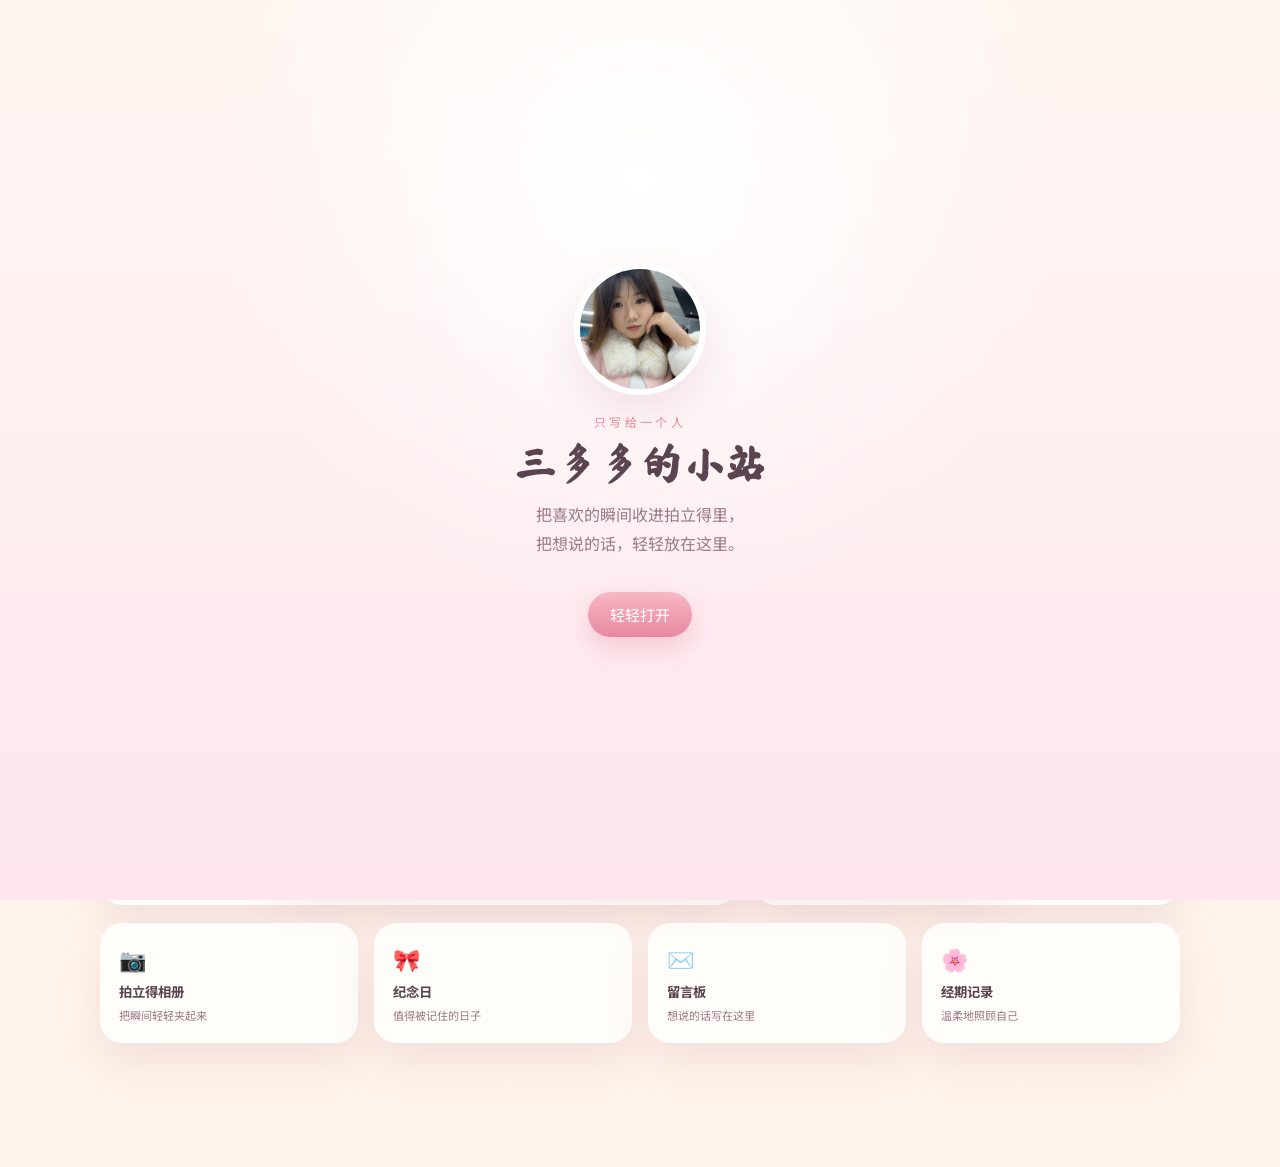
==== index.html @ 82215470 "Add 三多多 exclusive romantic website Cream-and-blush static site with polaroid photo wall, anniversary" ====
<!DOCTYPE html>
<html lang="zh-CN">
<head>
  <meta charset="UTF-8" />
  <meta name="viewport" content="width=device-width, initial-scale=1, viewport-fit=cover" />
  <meta name="theme-color" content="#F4A7B9" />
  <meta name="apple-mobile-web-app-capable" content="yes" />
  <meta name="apple-mobile-web-app-status-bar-style" content="default" />
  <meta name="description" content="写给三多多的专属小站：拍立得相册、纪念日、留言板、音乐盒与温柔的日常。" />
  <title>三多多的小站</title>
  <link rel="icon" href="favicon.svg" type="image/svg+xml" />
  <link rel="apple-touch-icon" href="assets/photos/01-winter.png" />
  <link rel="manifest" href="manifest.json" />
  <link rel="preconnect" href="https://fonts.googleapis.com" />
  <link rel="preconnect" href="https://fonts.gstatic.com" crossorigin />
  <link href="https://fonts.googleapis.com/css2?family=Ma+Shan+Zheng&family=Noto+Sans+SC:wght@400;500;600;700&family=ZCOOL+XiaoWei&display=swap" rel="stylesheet" />
  <link rel="stylesheet" href="css/style.css" />
</head>
<body>
  <div class="petal-layer" aria-hidden="true"></div>

  <div id="gate" class="gate">
    <div class="gate-card">
      <img class="gate-avatar" src="assets/photos/01-winter.png" alt="三多多" />
      <p class="gate-kicker">只写给一个人</p>
      <h1 class="gate-title">三多多的小站</h1>
      <p class="gate-copy">把喜欢的瞬间收进拍立得里，<br />把想说的话，轻轻放在这里。</p>
      <button type="button" class="btn-heart" id="open-gate">轻轻打开</button>
    </div>
  </div>

  <header class="topbar">
    <button type="button" class="brand" data-go="home" aria-label="回到首页">
      <img src="assets/photos/01-winter.png" alt="" />
      <span>
        <strong>三多多</strong>
        <small>专属小宇宙</small>
      </span>
    </button>
    <nav class="top-nav" aria-label="主导航">
      <button type="button" data-go="home">首页</button>
      <button type="button" data-go="photos">相册</button>
      <button type="button" data-go="days">纪念日</button>
      <button type="button" data-go="notes">留言</button>
      <button type="button" data-go="cycle">经期</button>
    </nav>
  </header>

  <main id="app">
    <section id="page-home" class="page active" data-page="home">
      <div class="hero">
        <div class="hero-frame">
          <img src="assets/photos/01-winter.png" alt="三多多的头像" />
        </div>
        <p class="kicker" id="greeting">晚上好呀</p>
        <h1 class="display">写给三多多</h1>
        <p class="lead">奶油一样的日子，粉色一样的心情。<br />这里是只属于你的温柔角落。</p>
        <p class="today-word" id="today-word"></p>
      </div>

      <div class="home-grid">
        <article class="letter-card">
          <h2>一封信</h2>
          <p>多多：</p>
          <p>做这个小站的时候，我一直在想你的样子。想把那些好看的瞬间收进拍立得里，把想对你说的话，一张一张叠好，放在这里。</p>
          <p>愿你被世界温柔以待，也愿我能成为那份温柔的一部分。</p>
          <p class="sign">—— 只写给你</p>
        </article>
        <article class="stack-card">
          <h2>最近的你</h2>
          <div class="mini-stack" id="mini-stack"></div>
          <button type="button" class="text-link" data-go="photos">去拍立得相册看看 →</button>
        </article>
      </div>

      <div class="shortcut-grid">
        <button type="button" class="shortcut" data-go="photos">
          <span>📷</span>
          <strong>拍立得相册</strong>
          <small>把瞬间轻轻夹起来</small>
        </button>
        <button type="button" class="shortcut" data-go="days">
          <span>🎀</span>
          <strong>纪念日</strong>
          <small>值得被记住的日子</small>
        </button>
        <button type="button" class="shortcut" data-go="notes">
          <span>✉️</span>
          <strong>留言板</strong>
          <small>想说的话写在这里</small>
        </button>
        <button type="button" class="shortcut" data-go="cycle">
          <span>🌸</span>
          <strong>经期记录</strong>
          <small>温柔地照顾自己</small>
        </button>
      </div>
    </section>

    <section id="page-photos" class="page" data-page="photos">
      <div class="page-head">
        <h1>拍立得相册</h1>
        <p>轻轻点开，就能把这一帧放大看清。</p>
      </div>
      <div class="photo-toolbar">
        <label class="btn-ghost file-btn">
          加入新照片
          <input type="file" id="photo-input" accept="image/*" multiple hidden />
        </label>
      </div>
      <div class="polaroid-wall" id="polaroid-wall"></div>
    </section>

    <section id="page-days" class="page" data-page="days">
      <div class="page-head">
        <h1>纪念日</h1>
        <p>那些想和你一起数的日子，都放在这里。</p>
      </div>
      <div class="countdown-hero" id="countdown-hero"></div>
      <form class="pretty-form" id="day-form">
        <label>名字<input name="title" required maxlength="24" placeholder="例如：第一次见面" /></label>
        <label>日期<input name="date" type="date" required /></label>
        <label>小笔记<input name="note" maxlength="80" placeholder="一句想记住的话" /></label>
        <button type="submit" class="btn-heart">收下这一天</button>
      </form>
      <div class="day-list" id="day-list"></div>
    </section>

    <section id="page-notes" class="page" data-page="notes">
      <div class="page-head">
        <h1>留言板</h1>
        <p>像把信封塞进抽屉，下次打开还在。</p>
      </div>
      <form class="pretty-form" id="note-form">
        <label>署名<input name="author" maxlength="16" placeholder="我" /></label>
        <label>想说的话<textarea name="text" required maxlength="240" rows="3" placeholder="今天也想对多多说……"></textarea></label>
        <button type="submit" class="btn-heart">放进信封</button>
      </form>
      <div class="note-wall" id="note-wall"></div>
    </section>

    <section id="page-cycle" class="page" data-page="cycle">
      <div class="page-head">
        <h1>经期记录</h1>
        <p>这些记录只存在这台设备上，不离开你身边。</p>
      </div>
      <div class="cycle-summary" id="cycle-summary"></div>
      <div class="calendar-wrap">
        <div class="calendar-nav">
          <button type="button" id="cal-prev" aria-label="上个月">‹</button>
          <h2 id="cal-title"></h2>
          <button type="button" id="cal-next" aria-label="下个月">›</button>
        </div>
        <div class="calendar" id="calendar"></div>
        <div class="legend">
          <span><i class="dot period"></i>经期</span>
          <span><i class="dot predict"></i>预测</span>
          <span><i class="dot fertile"></i>易孕期</span>
          <span><i class="dot today"></i>今天</span>
        </div>
      </div>
      <form class="pretty-form cycle-settings" id="cycle-form">
        <label>周期天数<input name="cycleLength" type="number" min="20" max="45" /></label>
        <label>经期天数<input name="periodLength" type="number" min="2" max="10" /></label>
        <button type="submit" class="btn-ghost">保存设置</button>
      </form>
      <p class="hint" id="cycle-hint">点选日期：第一次点标记经期开始，再点可取消。</p>
    </section>
  </main>

  <aside class="player" id="player">
    <button type="button" class="player-art" id="player-toggle" aria-label="播放或暂停">
      <span class="vinyl"></span>
    </button>
    <div class="player-meta">
      <strong id="song-title">奶油小夜曲</strong>
      <small>给三多多的音乐盒</small>
      <input type="range" id="seek" min="0" max="1000" value="0" aria-label="进度" />
    </div>
    <div class="player-controls">
      <button type="button" id="prev-song" aria-label="上一首">⏮</button>
      <button type="button" id="play-song" aria-label="播放">▶</button>
      <button type="button" id="next-song" aria-label="下一首">⏭</button>
    </div>
  </aside>

  <nav class="tabbar" aria-label="移动端导航">
    <button type="button" data-go="home">首页</button>
    <button type="button" data-go="photos">相册</button>
    <button type="button" data-go="days">纪念日</button>
    <button type="button" data-go="notes">留言</button>
    <button type="button" data-go="cycle">经期</button>
  </nav>

  <div class="lightbox" id="lightbox" hidden>
    <button type="button" class="lightbox-close" id="lightbox-close" aria-label="关闭">×</button>
    <button type="button" class="lightbox-nav prev" id="lightbox-prev" aria-label="上一张">‹</button>
    <figure>
      <img id="lightbox-img" alt="" />
      <figcaption id="lightbox-cap"></figcaption>
    </figure>
    <button type="button" class="lightbox-nav next" id="lightbox-next" aria-label="下一张">›</button>
  </div>

  <script src="js/app.js"></script>
</body>
</html>
---- css/style.css ----
:root {
  --cream: #fff8f2;
  --cream-2: #fff3ea;
  --blush: #fde6ee;
  --rose: #f4a7b9;
  --rose-deep: #e789a0;
  --petal: #f7c5d1;
  --ink: #5a4450;
  --muted: #9a7b86;
  --paper: #fffdf9;
  --shadow: 0 18px 40px rgba(180, 120, 138, 0.16);
  --radius: 22px;
  --safe-bottom: env(safe-area-inset-bottom, 0px);
  --player-h: 76px;
  --tab-h: 64px;
}

* { box-sizing: border-box; }
html, body { margin: 0; min-height: 100%; }
html { scroll-behavior: smooth; }

body {
  font-family: "Noto Sans SC", sans-serif;
  color: var(--ink);
  background:
    radial-gradient(1200px 700px at 10% -10%, #ffe7ef 0%, transparent 55%),
    radial-gradient(900px 600px at 110% 8%, #ffe9dc 0%, transparent 50%),
    linear-gradient(180deg, var(--cream) 0%, var(--cream-2) 100%);
  overflow-x: hidden;
}

img { max-width: 100%; display: block; }
button, input, textarea { font-family: inherit; color: inherit; }
button { cursor: pointer; }

.petal-layer {
  pointer-events: none;
  position: fixed;
  inset: 0;
  z-index: 0;
  overflow: hidden;
}

.petal {
  position: absolute;
  top: -40px;
  width: 12px;
  height: 16px;
  background: radial-gradient(circle at 30% 30%, #fff, var(--petal));
  border-radius: 80% 0 80% 0;
  opacity: 0.55;
  animation: fall linear infinite;
}

@keyframes fall {
  to { transform: translateY(110vh) rotate(240deg); opacity: 0.1; }
}

.gate {
  position: fixed;
  inset: 0;
  z-index: 80;
  display: grid;
  place-items: center;
  padding: 24px;
  background:
    radial-gradient(circle at 50% 20%, #fff 0%, transparent 45%),
    linear-gradient(180deg, #fff6f1, #fde6ee);
  transition: opacity .6s ease, visibility .6s ease;
}

.gate.hide {
  opacity: 0;
  visibility: hidden;
  pointer-events: none;
}

.gate-card {
  text-align: center;
  max-width: 420px;
}

.gate-avatar {
  width: 132px;
  height: 132px;
  margin: 0 auto 18px;
  object-fit: cover;
  border-radius: 50%;
  border: 6px solid #fff;
  box-shadow: var(--shadow);
}

.gate-kicker, .kicker {
  letter-spacing: 0.28em;
  font-size: 12px;
  color: var(--rose-deep);
  text-transform: uppercase;
}

.gate-title, .display, .page-head h1, .topbar strong {
  font-family: "Ma Shan Zheng", cursive;
}

.gate-title { font-size: 42px; margin: 8px 0 10px; }
.gate-copy { color: var(--muted); line-height: 1.8; }

.btn-heart, .btn-ghost {
  border: 0;
  border-radius: 999px;
  padding: 12px 22px;
  font-size: 15px;
}

.btn-heart {
  margin-top: 18px;
  background: linear-gradient(180deg, #f8b7c6, var(--rose-deep));
  color: #fff;
  box-shadow: 0 10px 24px rgba(231, 137, 160, 0.35);
}

.btn-ghost {
  background: #fff;
  color: var(--rose-deep);
  border: 1px solid #f3cdd7;
}

.topbar {
  position: sticky;
  top: 0;
  z-index: 20;
  display: flex;
  align-items: center;
  justify-content: space-between;
  gap: 16px;
  padding: 12px 20px;
  background: rgba(255, 248, 242, 0.86);
  backdrop-filter: blur(14px);
  border-bottom: 1px solid rgba(244, 167, 185, 0.22);
}

.brand {
  display: flex;
  align-items: center;
  gap: 10px;
  border: 0;
  background: transparent;
  text-align: left;
}

.brand img {
  width: 40px;
  height: 40px;
  border-radius: 50%;
  object-fit: cover;
  border: 2px solid #fff;
}

.brand small { display: block; color: var(--muted); font-size: 12px; }

.top-nav { display: none; gap: 6px; }
.top-nav button {
  border: 0;
  background: transparent;
  padding: 8px 12px;
  border-radius: 999px;
  color: var(--muted);
}
.top-nav button.active, .tabbar button.active {
  background: #fff;
  color: var(--rose-deep);
  box-shadow: 0 6px 16px rgba(180, 120, 138, 0.12);
}

main {
  position: relative;
  z-index: 1;
  width: min(1080px, calc(100% - 28px));
  margin: 0 auto;
  padding: 18px 0 calc(var(--player-h) + var(--tab-h) + var(--safe-bottom) + 28px);
}

.page { display: none; animation: rise .45s ease; }
.page.active { display: block; }

@keyframes rise {
  from { opacity: 0; transform: translateY(10px); }
  to { opacity: 1; transform: none; }
}

.hero { text-align: center; padding: 18px 0 8px; }
.hero-frame {
  width: 168px;
  height: 168px;
  margin: 0 auto 16px;
  padding: 8px;
  border-radius: 50%;
  background: conic-gradient(from 120deg, #fff, var(--rose), #ffe8d6, #fff);
  box-shadow: var(--shadow);
}
.hero-frame img {
  width: 100%;
  height: 100%;
  object-fit: cover;
  border-radius: 50%;
  border: 4px solid #fff;
}

.display { font-size: clamp(36px, 7vw, 64px); margin: 6px 0 8px; }
.lead { color: var(--muted); line-height: 1.9; }
.today-word {
  display: inline-block;
  margin-top: 8px;
  padding: 10px 16px;
  background: rgba(255,255,255,.7);
  border-radius: 999px;
  font-family: "ZCOOL XiaoWei", serif;
  font-size: 18px;
}

.home-grid, .shortcut-grid, .polaroid-wall, .day-list, .note-wall {
  display: grid;
  gap: 16px;
}

.home-grid { margin-top: 24px; grid-template-columns: 1fr; }
.letter-card, .stack-card, .shortcut, .countdown-hero, .pretty-form, .cycle-summary, .calendar-wrap, .day-card {
  background: var(--paper);
  border-radius: var(--radius);
  box-shadow: var(--shadow);
  border: 1px solid rgba(255,255,255,.8);
}

.letter-card, .stack-card { padding: 22px; }
.letter-card h2, .stack-card h2 { font-family: "ZCOOL XiaoWei", serif; margin-top: 0; }
.letter-card p { line-height: 1.9; color: #6b5360; }
.letter-card .sign { text-align: right; font-family: "Ma Shan Zheng", cursive; font-size: 22px; color: var(--rose-deep); }

.mini-stack { position: relative; height: 210px; margin: 12px 0; }
.mini-stack img {
  position: absolute;
  left: 50%;
  width: 140px;
  height: 170px;
  object-fit: cover;
  background: #fff;
  padding: 8px 8px 28px;
  border-radius: 4px;
  box-shadow: var(--shadow);
}
.mini-stack img:nth-child(1) { transform: translateX(-70%) rotate(-8deg); }
.mini-stack img:nth-child(2) { transform: translateX(-50%) rotate(3deg); }
.mini-stack img:nth-child(3) { transform: translateX(-30%) rotate(10deg); }

.text-link {
  border: 0;
  background: none;
  color: var(--rose-deep);
  padding: 0;
}

.shortcut-grid {
  margin-top: 18px;
  grid-template-columns: 1fr 1fr;
}
.shortcut {
  text-align: left;
  padding: 18px;
  min-height: 118px;
}
.shortcut span { font-size: 22px; }
.shortcut strong { display: block; margin: 8px 0 4px; }
.shortcut small { color: var(--muted); }

.page-head { text-align: center; margin-bottom: 18px; }
.page-head h1 { font-size: 36px; margin-bottom: 6px; }
.page-head p { color: var(--muted); }

.photo-toolbar { display: flex; justify-content: center; margin-bottom: 16px; }
.polaroid-wall { grid-template-columns: repeat(auto-fill, minmax(180px, 1fr)); }
.polaroid {
  background: #fffefb;
  padding: 12px 12px 42px;
  border-radius: 3px;
  box-shadow: var(--shadow);
  transform: rotate(var(--tilt, -2deg));
  cursor: zoom-in;
  position: relative;
  border: 0;
  text-align: left;
}
.polaroid:nth-child(even) { --tilt: 2.4deg; }
.polaroid:nth-child(3n) { --tilt: -1.4deg; }
.polaroid img {
  width: 100%;
  aspect-ratio: 4 / 5;
  object-fit: cover;
  background: #f3e6ea;
}
.polaroid figcaption {
  position: absolute;
  left: 12px;
  right: 12px;
  bottom: 12px;
  font-family: "Ma Shan Zheng", cursive;
  font-size: 18px;
  text-align: center;
}
.polaroid .tape {
  position: absolute;
  top: -8px;
  left: 50%;
  width: 54px;
  height: 16px;
  transform: translateX(-50%) rotate(-3deg);
  background: rgba(255, 236, 214, 0.7);
}

.pretty-form {
  display: grid;
  gap: 12px;
  padding: 18px;
  margin-bottom: 16px;
}
.pretty-form label { display: grid; gap: 6px; font-size: 13px; color: var(--muted); }
.pretty-form input, .pretty-form textarea {
  border: 1px solid #f1d5dc;
  border-radius: 14px;
  padding: 11px 12px;
  background: #fff;
  outline: none;
}
.pretty-form textarea { resize: vertical; }

.countdown-hero {
  padding: 22px;
  text-align: center;
  margin-bottom: 16px;
  background:
    linear-gradient(180deg, rgba(255,255,255,.4), transparent),
    var(--paper);
}
.countdown-hero em {
  font-style: normal;
  font-family: "Ma Shan Zheng", cursive;
  font-size: 48px;
  color: var(--rose-deep);
}

.day-card {
  padding: 16px 18px;
  display: flex;
  justify-content: space-between;
  gap: 12px;
  align-items: center;
}
.day-card button {
  border: 0;
  background: #fff2f5;
  color: var(--rose-deep);
  border-radius: 999px;
  padding: 6px 10px;
}

.note-wall { grid-template-columns: repeat(auto-fill, minmax(220px, 1fr)); }
.sticky {
  background: linear-gradient(180deg, #fff7ea, #ffe9d6);
  min-height: 160px;
  padding: 16px;
  border-radius: 8px;
  box-shadow: var(--shadow);
  transform: rotate(var(--tilt, -1deg));
  position: relative;
}
.sticky:nth-child(even) { background: linear-gradient(180deg, #fff, #fde8ef); --tilt: 1.6deg; }
.sticky p { line-height: 1.7; margin: 8px 0 20px; }
.sticky footer { position: absolute; left: 16px; right: 16px; bottom: 12px; display: flex; justify-content: space-between; color: var(--muted); font-size: 12px; }
.sticky button { border: 0; background: transparent; color: var(--rose-deep); }

.cycle-summary { padding: 18px; text-align: center; margin-bottom: 16px; }
.cycle-summary strong { display: block; font-size: 28px; font-family: "ZCOOL XiaoWei", serif; margin: 6px 0; }
.calendar-wrap { padding: 16px; }
.calendar-nav { display: flex; align-items: center; justify-content: space-between; }
.calendar-nav button {
  width: 36px; height: 36px; border-radius: 50%;
  border: 0; background: #fff2f5; color: var(--rose-deep); font-size: 20px;
}
.calendar {
  display: grid;
  grid-template-columns: repeat(7, 1fr);
  gap: 6px;
  margin-top: 12px;
}
.calendar .dow, .calendar button {
  aspect-ratio: 1;
  display: grid;
  place-items: center;
  border: 0;
  background: transparent;
  border-radius: 12px;
  font-size: 13px;
}
.calendar .dow { color: var(--muted); font-size: 12px; }
.calendar button.period { background: #f4a7b9; color: #fff; }
.calendar button.predict { background: #fde0e7; }
.calendar button.fertile { box-shadow: inset 0 0 0 2px #f7c5d1; }
.calendar button.today { outline: 2px solid var(--rose-deep); }
.legend { display: flex; flex-wrap: wrap; gap: 10px; margin-top: 12px; color: var(--muted); font-size: 12px; }
.dot { display: inline-block; width: 10px; height: 10px; border-radius: 50%; margin-right: 4px; vertical-align: middle; }
.dot.period { background: #f4a7b9; }
.dot.predict { background: #fde0e7; }
.dot.fertile { background: #fff; box-shadow: inset 0 0 0 2px #f7c5d1; }
.dot.today { background: var(--rose-deep); }
.hint { text-align: center; color: var(--muted); font-size: 13px; }
.cycle-settings { grid-template-columns: 1fr 1fr; }
.cycle-settings button { grid-column: 1 / -1; }

.player {
  position: fixed;
  left: 12px;
  right: 12px;
  bottom: calc(var(--tab-h) + var(--safe-bottom) + 8px);
  z-index: 30;
  display: flex;
  align-items: center;
  gap: 10px;
  padding: 10px 12px;
  background: rgba(255, 253, 249, 0.94);
  border: 1px solid #f3d0d8;
  border-radius: 20px;
  box-shadow: var(--shadow);
  backdrop-filter: blur(12px);
}

.player-art {
  width: 48px;
  height: 48px;
  border-radius: 50%;
  border: 0;
  background: radial-gradient(circle at 30% 30%, #fff, var(--rose));
}
.vinyl {
  display: block;
  width: 28px;
  height: 28px;
  margin: 0 auto;
  border-radius: 50%;
  background: repeating-radial-gradient(circle, #5a4450 0 2px, #3a2a32 3px 5px);
  box-shadow: inset 0 0 0 8px #f4a7b9;
}
.player.playing .vinyl { animation: spin 4s linear infinite; }
@keyframes spin { to { transform: rotate(360deg); } }

.player-meta { flex: 1; min-width: 0; }
.player-meta strong, .player-meta small { display: block; white-space: nowrap; overflow: hidden; text-overflow: ellipsis; }
.player-meta small { color: var(--muted); font-size: 12px; }
.player-meta input[type="range"] { width: 100%; accent-color: var(--rose-deep); }
.player-controls { display: flex; gap: 4px; }
.player-controls button {
  border: 0;
  background: transparent;
  font-size: 16px;
  width: 32px;
  height: 32px;
}

.tabbar {
  position: fixed;
  left: 0;
  right: 0;
  bottom: 0;
  z-index: 25;
  display: grid;
  grid-template-columns: repeat(5, 1fr);
  padding: 6px 8px calc(8px + var(--safe-bottom));
  background: rgba(255, 248, 242, 0.96);
  border-top: 1px solid rgba(244, 167, 185, 0.25);
  backdrop-filter: blur(14px);
}
.tabbar button {
  border: 0;
  background: transparent;
  color: var(--muted);
  font-size: 12px;
  padding: 8px 0;
  border-radius: 12px;
}

.lightbox {
  position: fixed;
  inset: 0;
  z-index: 90;
  background: rgba(58, 36, 44, 0.72);
  display: grid;
  place-items: center;
  padding: 24px;
}
.lightbox[hidden] { display: none; }
.lightbox figure { margin: 0; max-width: min(860px, 100%); }
.lightbox img {
  max-height: 78vh;
  width: 100%;
  object-fit: contain;
  background: #fffefb;
  padding: 14px 14px 54px;
  box-shadow: 0 24px 60px rgba(0,0,0,.28);
}
.lightbox figcaption {
  position: relative;
  top: -42px;
  text-align: center;
  font-family: "Ma Shan Zheng", cursive;
  font-size: 22px;
  color: var(--ink);
}
.lightbox-close, .lightbox-nav {
  position: absolute;
  border: 0;
  background: rgba(255,255,255,.9);
  color: var(--ink);
  border-radius: 50%;
}
.lightbox-close { top: 16px; right: 16px; width: 40px; height: 40px; font-size: 24px; }
.lightbox-nav { top: 50%; transform: translateY(-50%); width: 40px; height: 40px; font-size: 26px; }
.lightbox-nav.prev { left: 12px; }
.lightbox-nav.next { right: 12px; }

@media (min-width: 768px) {
  .tabbar { display: none; }
  .top-nav { display: flex; }
  .player { left: 24px; right: 24px; bottom: 18px; width: min(720px, calc(100% - 48px)); margin: 0 auto; }
  main { padding-bottom: calc(var(--player-h) + 48px); }
  .home-grid { grid-template-columns: 1.2fr .8fr; }
  .shortcut-grid { grid-template-columns: repeat(4, 1fr); }
  .polaroid-wall { grid-template-columns: repeat(3, 1fr); }
}

@media (min-width: 1024px) {
  .polaroid-wall { grid-template-columns: repeat(4, 1fr); }
  .topbar { padding-left: calc((100vw - 1080px) / 2 + 8px); padding-right: calc((100vw - 1080px) / 2 + 8px); }
}

@media (prefers-reduced-motion: reduce) {
  *, *::before, *::after {
    animation: none !important;
    transition: none !important;
  }
}
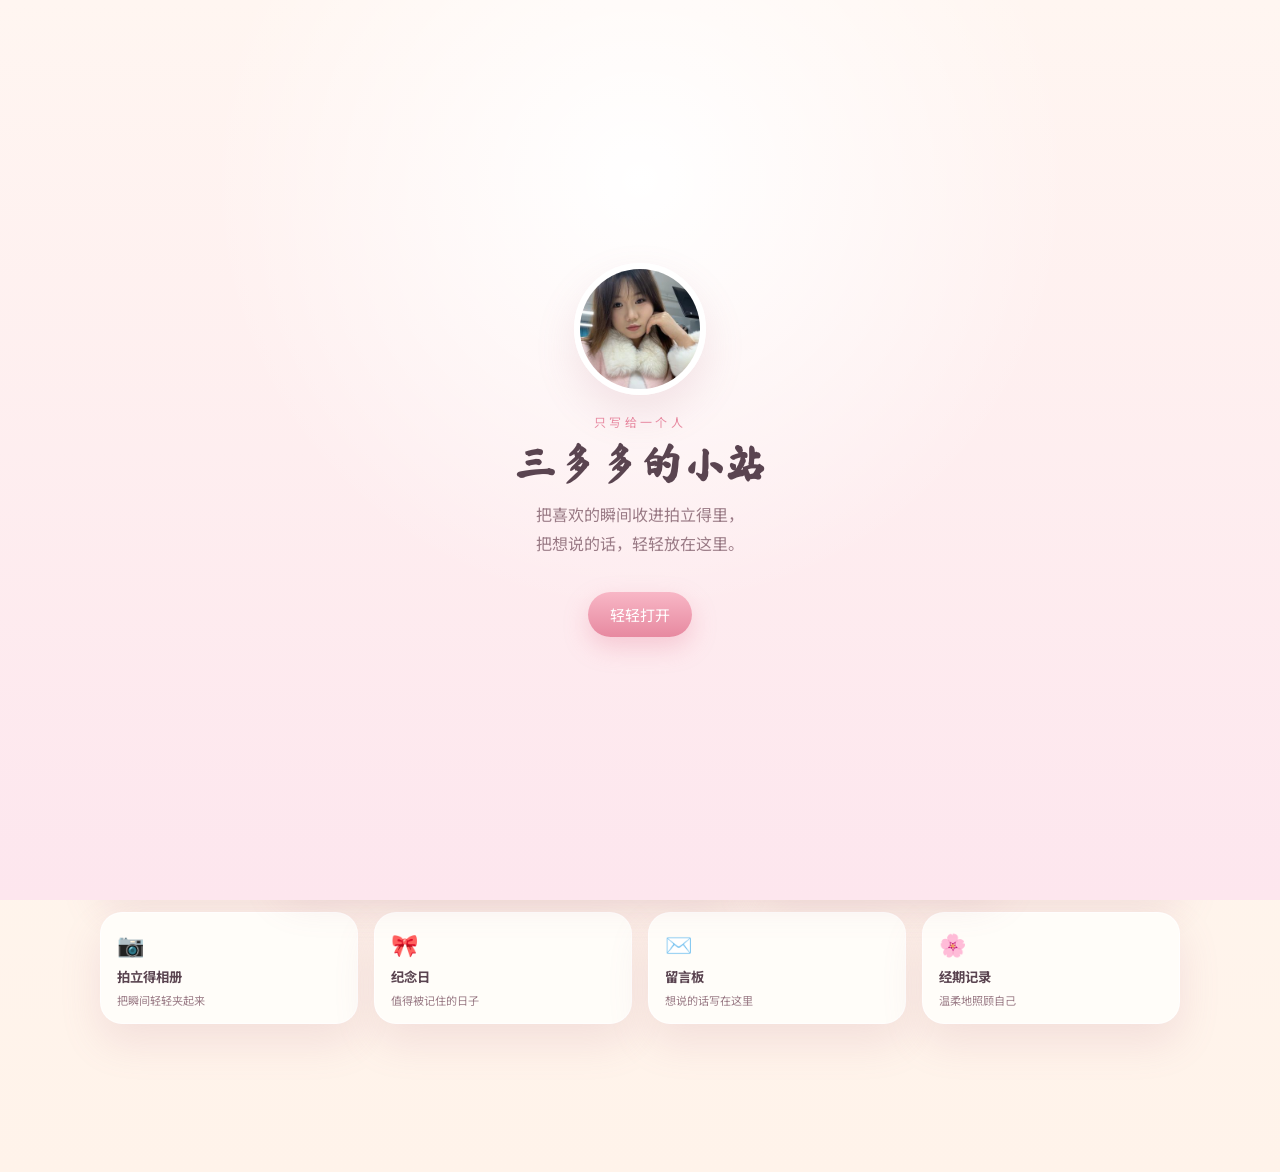
==== commit 0c9d6aa3: "Clarify one-link GitHub Pages access after merge Document the branch-based Pages switch and add the " ====
--- a/index.html
+++ b/index.html
@@ -4,6 +4,7 @@
   <meta charset="UTF-8" />
   <meta name="viewport" content="width=device-width, initial-scale=1, viewport-fit=cover" />
   <meta name="theme-color" content="#F4A7B9" />
+  <meta name="mobile-web-app-capable" content="yes" />
   <meta name="apple-mobile-web-app-capable" content="yes" />
   <meta name="apple-mobile-web-app-status-bar-style" content="default" />
   <meta name="description" content="写给三多多的专属小站：拍立得相册、纪念日、留言板、音乐盒与温柔的日常。" />
--- a/css/style.css
+++ b/css/style.css
@@ -17,7 +17,7 @@
 
 * { box-sizing: border-box; }
 html, body { margin: 0; min-height: 100%; }
-html { scroll-behavior: smooth; }
+html { scroll-behavior: smooth; scroll-padding-top: 76px; }
 
 body {
   font-family: "Noto Sans SC", sans-serif;
@@ -176,7 +176,7 @@
   z-index: 1;
   width: min(1080px, calc(100% - 28px));
   margin: 0 auto;
-  padding: 18px 0 calc(var(--player-h) + var(--tab-h) + var(--safe-bottom) + 28px);
+  padding: 12px 0 calc(var(--player-h) + var(--tab-h) + var(--safe-bottom) + 40px);
 }
 
 .page { display: none; animation: rise .45s ease; }
@@ -187,10 +187,10 @@
   to { opacity: 1; transform: none; }
 }
 
-.hero { text-align: center; padding: 18px 0 8px; }
+.hero { text-align: center; padding: 28px 0 8px; }
 .hero-frame {
-  width: 168px;
-  height: 168px;
+  width: 140px;
+  height: 140px;
   margin: 0 auto 16px;
   padding: 8px;
   border-radius: 50%;
@@ -230,12 +230,12 @@
   border: 1px solid rgba(255,255,255,.8);
 }
 
-.letter-card, .stack-card { padding: 22px; }
+.letter-card, .stack-card { padding: 18px; }
 .letter-card h2, .stack-card h2 { font-family: "ZCOOL XiaoWei", serif; margin-top: 0; }
 .letter-card p { line-height: 1.9; color: #6b5360; }
 .letter-card .sign { text-align: right; font-family: "Ma Shan Zheng", cursive; font-size: 22px; color: var(--rose-deep); }
 
-.mini-stack { position: relative; height: 210px; margin: 12px 0; }
+.mini-stack { position: relative; height: 188px; margin: 8px 0 12px; }
 .mini-stack img {
   position: absolute;
   left: 50%;
@@ -264,8 +264,7 @@
 }
 .shortcut {
   text-align: left;
-  padding: 18px;
-  min-height: 118px;
+  padding: 14px 16px;
 }
 .shortcut span { font-size: 22px; }
 .shortcut strong { display: block; margin: 8px 0 4px; }
@@ -276,7 +275,7 @@
 .page-head p { color: var(--muted); }
 
 .photo-toolbar { display: flex; justify-content: center; margin-bottom: 16px; }
-.polaroid-wall { grid-template-columns: repeat(auto-fill, minmax(180px, 1fr)); }
+.polaroid-wall { grid-template-columns: repeat(auto-fill, minmax(150px, 1fr)); }
 .polaroid {
   background: #fffefb;
   padding: 12px 12px 42px;
@@ -330,6 +329,12 @@
   outline: none;
 }
 .pretty-form textarea { resize: vertical; }
+.pretty-form .btn-heart,
+.pretty-form .btn-ghost {
+  justify-self: center;
+  min-width: 180px;
+  width: auto;
+}
 
 .countdown-hero {
   padding: 22px;
@@ -378,7 +383,7 @@
 
 .cycle-summary { padding: 18px; text-align: center; margin-bottom: 16px; }
 .cycle-summary strong { display: block; font-size: 28px; font-family: "ZCOOL XiaoWei", serif; margin: 6px 0; }
-.calendar-wrap { padding: 16px; }
+.calendar-wrap { padding: 16px; max-width: 520px; margin: 0 auto 16px; }
 .calendar-nav { display: flex; align-items: center; justify-content: space-between; }
 .calendar-nav button {
   width: 36px; height: 36px; border-radius: 50%;
@@ -391,13 +396,13 @@
   margin-top: 12px;
 }
 .calendar .dow, .calendar button {
-  aspect-ratio: 1;
   display: grid;
   place-items: center;
   border: 0;
   background: transparent;
   border-radius: 12px;
   font-size: 13px;
+  height: 42px;
 }
 .calendar .dow { color: var(--muted); font-size: 12px; }
 .calendar button.period { background: #f4a7b9; color: #fff; }
@@ -485,10 +490,16 @@
   border-radius: 12px;
 }
 
+body.lightbox-open .player,
+body.lightbox-open .tabbar {
+  opacity: 0;
+  pointer-events: none;
+}
+
 .lightbox {
   position: fixed;
   inset: 0;
-  z-index: 90;
+  z-index: 200;
   background: rgba(58, 36, 44, 0.72);
   display: grid;
   place-items: center;
@@ -524,11 +535,23 @@
 .lightbox-nav.prev { left: 12px; }
 .lightbox-nav.next { right: 12px; }
 
+@media (max-width: 767px) {
+  .player {
+    padding: 8px 10px;
+    gap: 8px;
+  }
+  .player-art { width: 40px; height: 40px; }
+  .player-controls button { width: 28px; height: 28px; font-size: 14px; }
+  .polaroid { padding: 8px 8px 36px; }
+  .polaroid figcaption { font-size: 16px; bottom: 8px; }
+}
+
 @media (min-width: 768px) {
   .tabbar { display: none; }
   .top-nav { display: flex; }
+  .hero-frame { width: 168px; height: 168px; }
   .player { left: 24px; right: 24px; bottom: 18px; width: min(720px, calc(100% - 48px)); margin: 0 auto; }
-  main { padding-bottom: calc(var(--player-h) + 48px); }
+  main { padding-bottom: calc(var(--player-h) + 72px); }
   .home-grid { grid-template-columns: 1.2fr .8fr; }
   .shortcut-grid { grid-template-columns: repeat(4, 1fr); }
   .polaroid-wall { grid-template-columns: repeat(3, 1fr); }
